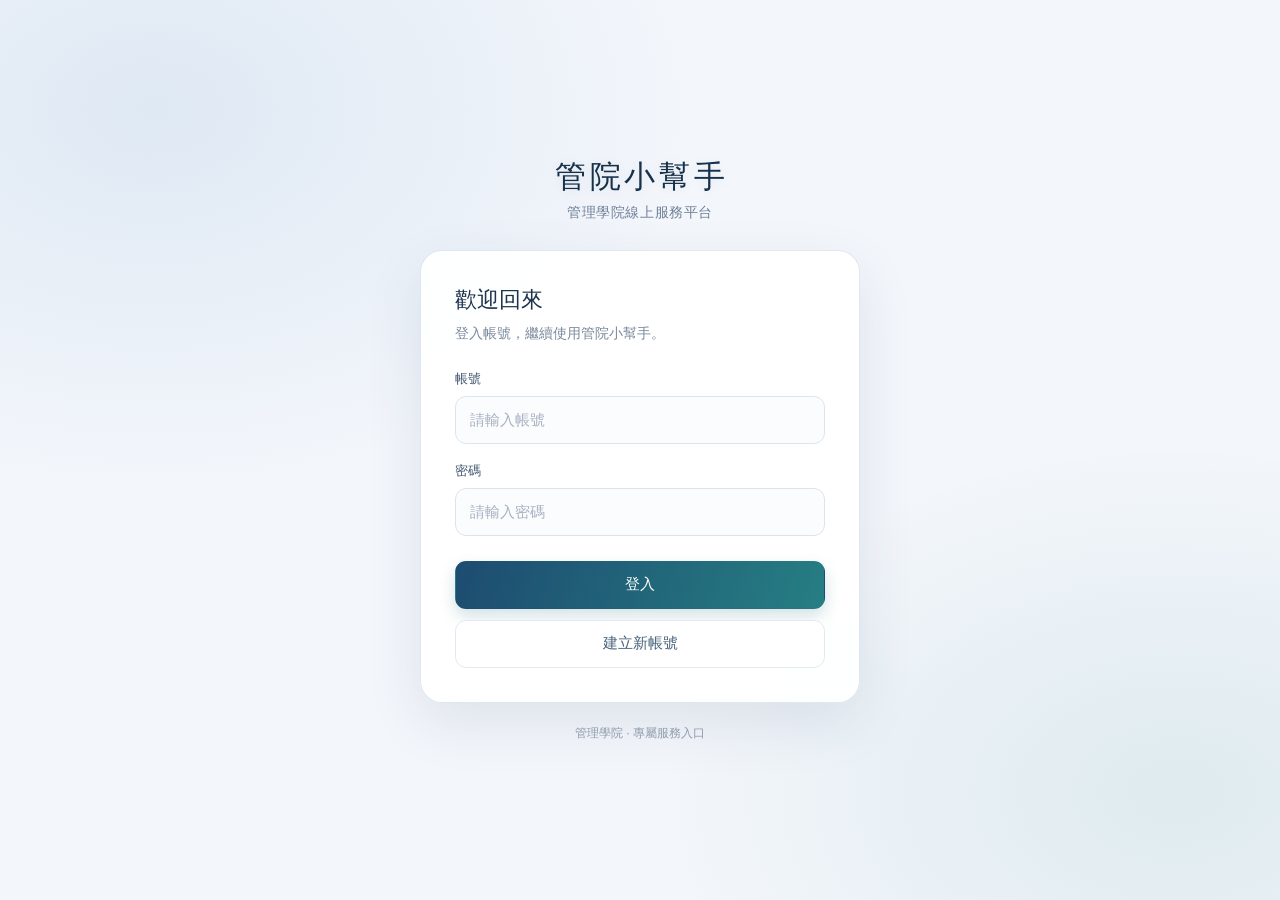
==== frontend/index.html @ cf9a54e8 "登入註冊完成" ====
<!doctype html>
<html lang="zh-Hant">
<head>
    <meta charset="UTF-8">
    <meta name="viewport" content="width=device-width, initial-scale=1">
    <meta name="theme-color" content="#f3f6fb">
    <title>管院小幫手</title>
    <style>
        :root {
            color-scheme: light;
            font-family: "Noto Sans TC", "Microsoft JhengHei", sans-serif;
            color: #17283e;
            background: #f3f6fb;
            font-synthesis: none;
            text-rendering: optimizeLegibility;
            -webkit-font-smoothing: antialiased;
            -moz-osx-font-smoothing: grayscale;
        }

        * {
            box-sizing: border-box;
        }

        body {
            min-width: 320px;
            min-height: 100vh;
            margin: 0;
            display: grid;
            place-items: center;
            padding: 48px 20px;
            background:
                radial-gradient(ellipse at 12% 12%, rgba(84, 142, 194, 0.13), transparent 34%),
                radial-gradient(ellipse at 92% 88%, rgba(38, 133, 129, 0.1), transparent 31%),
                #f3f6fb;
        }

        .page-shell {
            width: min(100%, 440px);
        }

        .brand {
            margin-bottom: 28px;
            text-align: center;
        }

        .brand h1 {
            margin: 0;
            color: #17314b;
            font-family: "Noto Serif TC", "Songti TC", "PMingLiU", serif;
            font-size: clamp(26px, 6vw, 31px);
            font-weight: 800;
            letter-spacing: 0.12em;
            line-height: 1.2;
            text-indent: 0.12em;
            text-shadow: 0 2px 12px rgba(23, 49, 75, 0.08);
        }

        .brand p {
            margin: 9px 0 0;
            color: #718198;
            font-size: 14px;
            letter-spacing: 0.04em;
        }

        .auth-card {
            padding: 34px;
            border: 1px solid rgba(221, 229, 239, 0.9);
            border-radius: 22px;
            background: rgba(255, 255, 255, 0.94);
            box-shadow: 0 20px 55px rgba(35, 57, 84, 0.1);
            backdrop-filter: blur(12px);
        }

        .auth-card h2 {
            margin: 0 0 7px;
            color: #1d344d;
            font-size: 22px;
            font-weight: 650;
        }

        .card-description {
            margin: 0 0 25px;
            color: #7a899c;
            font-size: 14px;
            line-height: 1.6;
        }

        .field {
            margin-bottom: 18px;
        }

        .field label {
            display: block;
            margin-bottom: 8px;
            color: #42566f;
            font-size: 13px;
            font-weight: 600;
        }

        .field input {
            width: 100%;
            min-height: 48px;
            padding: 0 14px;
            border: 1px solid #dce4ee;
            border-radius: 11px;
            outline: none;
            background: #fbfcfe;
            color: #20364e;
            font: inherit;
            font-size: 15px;
            transition: border-color 180ms ease, box-shadow 180ms ease, background 180ms ease;
        }

        .field input::placeholder {
            color: #a7b2c1;
        }

        .field input:hover {
            border-color: #b6c8d9;
        }

        .field input:focus {
            border-color: #368b91;
            background: #fff;
            box-shadow: 0 0 0 4px rgba(54, 139, 145, 0.13);
        }

        .actions {
            display: grid;
            gap: 11px;
            margin-top: 25px;
        }

        .button {
            min-height: 48px;
            padding: 0 18px;
            border: 1px solid transparent;
            border-radius: 11px;
            cursor: pointer;
            font: inherit;
            font-size: 15px;
            font-weight: 650;
            transition: transform 160ms ease, box-shadow 160ms ease, background 160ms ease, border-color 160ms ease;
        }

        .button:focus-visible {
            outline: 3px solid rgba(54, 139, 145, 0.35);
            outline-offset: 3px;
        }

        .button:active {
            transform: translateY(1px) scale(0.985);
        }

        .button-primary {
            background: linear-gradient(110deg, #1d4c70, #267e83);
            box-shadow: 0 7px 16px rgba(36, 104, 119, 0.2);
            color: #fff;
        }

        .button-primary:hover {
            transform: translateY(-2px);
            box-shadow: 0 10px 21px rgba(36, 104, 119, 0.28);
        }

        .button-secondary {
            border-color: #e2e9f1;
            background: #fff;
            color: #49627c;
        }

        .button-secondary:hover {
            transform: translateY(-1px);
            border-color: #b9d1d5;
            background: #f5faf9;
            color: #246c73;
        }

        .footer-note {
            margin: 22px 0 0;
            color: #93a0b0;
            font-size: 12px;
            text-align: center;
        }

        @media (max-width: 480px) {
            body {
                padding: 32px 16px;
            }

            .brand {
                margin-bottom: 22px;
            }

            .auth-card {
                padding: 27px 22px;
                border-radius: 18px;
            }
        }

        @media (prefers-reduced-motion: reduce) {
            *,
            *::before,
            *::after {
                scroll-behavior: auto !important;
                transition-duration: 0.01ms !important;
            }
        }
    </style>
</head>
<body>
    <main class="page-shell">
        <header class="brand">
            <h1>管院小幫手</h1>
            <p>管理學院線上服務平台</p>
        </header>

        <section class="auth-card" aria-label="帳號登入與註冊">
            <div id="loginPage">
                <h2>歡迎回來</h2>
                <p class="card-description">登入帳號，繼續使用管院小幫手。</p>

                <div class="field">
                    <label for="login_username">帳號</label>
                    <input type="text" id="login_username" name="username" autocomplete="username" placeholder="請輸入帳號">
                </div>
                <div class="field">
                    <label for="login_password">密碼</label>
                    <input type="password" id="login_password" name="password" autocomplete="current-password" placeholder="請輸入密碼">
                </div>

                <div class="actions">
                    <button class="button button-primary" type="button" onclick="login()">登入</button>
                    <button class="button button-secondary" type="button" onclick="showRegister()">建立新帳號</button>
                </div>
            </div>

            <div id="registerPage" style="display:none">
                <h2>建立帳號</h2>
                <p class="card-description">填寫以下資料，加入管院小幫手。</p>

                <div class="field">
                    <label for="register_username">帳號</label>
                    <input type="text" id="register_username" name="register_username" autocomplete="username" placeholder="請設定帳號">
                </div>
                <div class="field">
                    <label for="register_email">電子郵件</label>
                    <input type="email" id="register_email" name="email" autocomplete="email" placeholder="name@example.com">
                </div>
                <div class="field">
                    <label for="register_password">密碼</label>
                    <input type="password" id="register_password" name="register_password" autocomplete="new-password" placeholder="請設定密碼">
                </div>

                <div class="actions">
                    <button class="button button-primary" type="button" onclick="register()">送出註冊</button>
                    <button class="button button-secondary" type="button" onclick="showLogin()">返回登入</button>
                </div>
            </div>
        </section>
        <p class="footer-note">管理學院 · 專屬服務入口</p>
    </main>

    <script>
        function showRegister() {
            document.getElementById("loginPage").style.display = "none";
            document.getElementById("registerPage").style.display = "block";
        }

        function showLogin() {
            document.getElementById("registerPage").style.display = "none";
            document.getElementById("loginPage").style.display = "block";
        }

        async function register() {
            const response = await fetch(
                "http://127.0.0.1:5000/register",
                {
                    method: "POST",
                    headers: {
                        "Content-Type": "application/json"
                    },
                    body: JSON.stringify({
                        username: document.getElementById("register_username").value,
                        email: document.getElementById("register_email").value,
                        password: document.getElementById("register_password").value
                    })
                }
            );

            const data = await response.json();
            alert(data.message);
        }

        async function login() {
            const response = await fetch(
                "http://127.0.0.1:5000/login",
                {
                    method: "POST",
                    headers: {
                        "Content-Type": "application/json"
                    },
                    body: JSON.stringify({
                        username: document.getElementById("login_username").value,
                        password: document.getElementById("login_password").value
                    })
                }
            );

            const data = await response.json();
            alert(data.message);
        }
    </script>
</body>
</html>
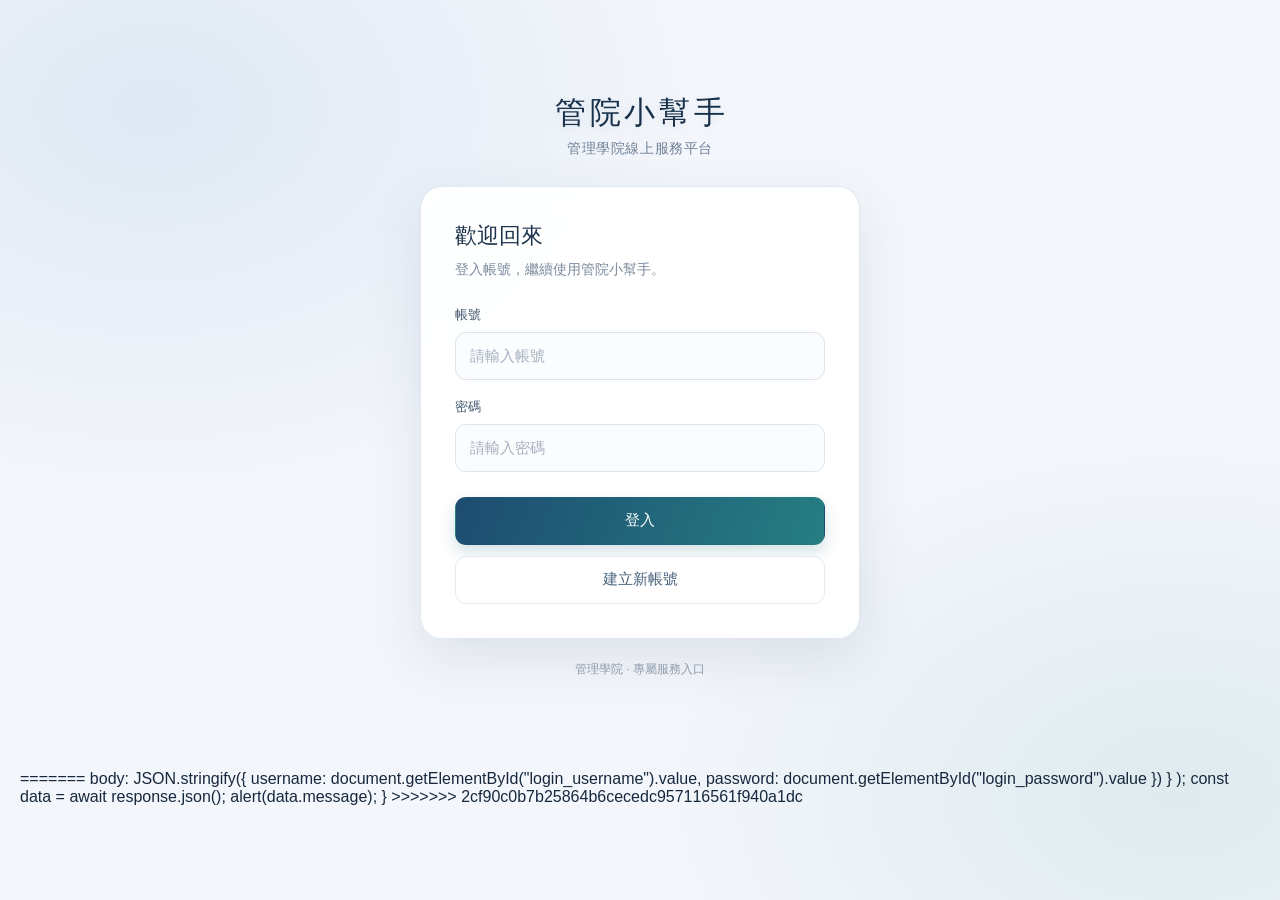
==== commit 23b49c32: "登入改" ====
--- a/frontend/index.html
+++ b/frontend/index.html
@@ -143,6 +143,15 @@
             transition: transform 160ms ease, box-shadow 160ms ease, background 160ms ease, border-color 160ms ease;
         }
 
+<<<<<<< HEAD
+        .button:disabled {
+            opacity: 0.65;
+            cursor: not-allowed;
+            transform: none;
+        }
+
+=======
+>>>>>>> 2cf90c0b7b25864b6cecedc957116561f940a1dc
         .button:focus-visible {
             outline: 3px solid rgba(54, 139, 145, 0.35);
             outline-offset: 3px;
@@ -262,6 +271,11 @@
     </main>
 
     <script>
+<<<<<<< HEAD
+        const API_BASE = "http://127.0.0.1:5000";
+
+=======
+>>>>>>> 2cf90c0b7b25864b6cecedc957116561f940a1dc
         function showRegister() {
             document.getElementById("loginPage").style.display = "none";
             document.getElementById("registerPage").style.display = "block";
@@ -273,13 +287,75 @@
         }
 
         async function register() {
+<<<<<<< HEAD
+            const usernameInput = document.getElementById("register_username");
+            const emailInput = document.getElementById("register_email");
+            const passwordInput = document.getElementById("register_password");
+            const submitBtn = document.querySelector("#registerPage .button-primary");
+
+            const payload = {
+                username: usernameInput.value.trim(),
+                email: emailInput.value.trim(),
+                password: passwordInput.value
+            };
+
+            if (!payload.username || !payload.email || !payload.password) {
+                alert("請完整填寫帳號、電子郵件與密碼");
+                return;
+            }
+
+            submitBtn.disabled = true;
+            try {
+                const response = await fetch(`${API_BASE}/register`, {
+=======
             const response = await fetch(
                 "http://127.0.0.1:5000/register",
                 {
+>>>>>>> 2cf90c0b7b25864b6cecedc957116561f940a1dc
                     method: "POST",
                     headers: {
                         "Content-Type": "application/json"
                     },
+<<<<<<< HEAD
+                    body: JSON.stringify(payload)
+                });
+
+                const data = await response.json();
+                alert(data.message || (response.ok ? "註冊成功" : "註冊失敗"));
+
+                if (response.ok) {
+                    usernameInput.value = "";
+                    emailInput.value = "";
+                    passwordInput.value = "";
+                    showLogin();
+                }
+            } catch (error) {
+                console.error("註冊請求失敗：", error);
+                alert("無法連線至後端伺服器，請確認 Flask 是否正在執行");
+            } finally {
+                submitBtn.disabled = false;
+            }
+        }
+
+        async function login() {
+            const usernameInput = document.getElementById("login_username");
+            const passwordInput = document.getElementById("login_password");
+            const loginBtn = document.querySelector("#loginPage .button-primary");
+
+            const payload = {
+                username: usernameInput.value.trim(),
+                password: passwordInput.value
+            };
+
+            if (!payload.username || !payload.password) {
+                alert("請輸入帳號與密碼");
+                return;
+            }
+
+            loginBtn.disabled = true;
+            try {
+                const response = await fetch(`${API_BASE}/login`, {
+=======
                     body: JSON.stringify({
                         username: document.getElementById("register_username").value,
                         email: document.getElementById("register_email").value,
@@ -296,10 +372,32 @@
             const response = await fetch(
                 "http://127.0.0.1:5000/login",
                 {
+>>>>>>> 2cf90c0b7b25864b6cecedc957116561f940a1dc
                     method: "POST",
                     headers: {
                         "Content-Type": "application/json"
                     },
+<<<<<<< HEAD
+                    body: JSON.stringify(payload)
+                });
+
+                const data = await response.json();
+                alert(data.message || (response.ok ? "登入成功" : "登入失敗"));
+
+                if (response.ok && data.user) {
+                    localStorage.setItem("currentUser", JSON.stringify(data.user));
+                }
+            } catch (error) {
+                console.error("登入請求失敗：", error);
+                alert("無法連線至後端伺服器，請確認 Flask 是否正在執行");
+            } finally {
+                loginBtn.disabled = false;
+            }
+        }
+    </script>
+</body>
+</html>
+=======
                     body: JSON.stringify({
                         username: document.getElementById("login_username").value,
                         password: document.getElementById("login_password").value
@@ -313,3 +411,4 @@
     </script>
 </body>
 </html>
+>>>>>>> 2cf90c0b7b25864b6cecedc957116561f940a1dc
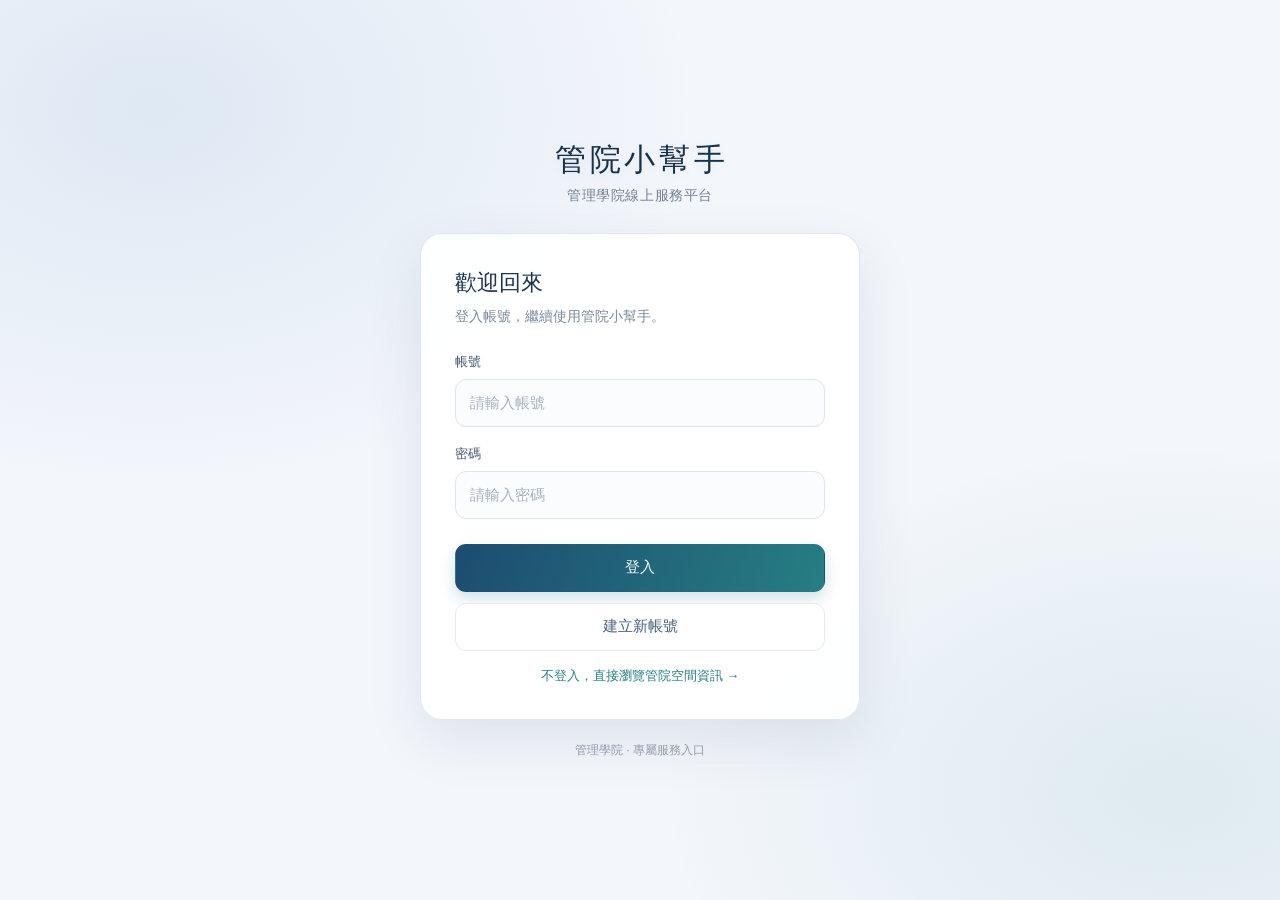
==== commit d0162469: "三模組資料庫建立" ====
--- a/frontend/index.html
+++ b/frontend/index.html
@@ -97,7 +97,8 @@
             font-weight: 600;
         }
 
-        .field input {
+        .field input,
+        .field select {
             width: 100%;
             min-height: 48px;
             padding: 0 14px;
@@ -115,11 +116,13 @@
             color: #a7b2c1;
         }
 
-        .field input:hover {
+        .field input:hover,
+        .field select:hover {
             border-color: #b6c8d9;
         }
 
-        .field input:focus {
+        .field input:focus,
+        .field select:focus {
             border-color: #368b91;
             background: #fff;
             box-shadow: 0 0 0 4px rgba(54, 139, 145, 0.13);
@@ -143,15 +146,12 @@
             transition: transform 160ms ease, box-shadow 160ms ease, background 160ms ease, border-color 160ms ease;
         }
 
-<<<<<<< HEAD
         .button:disabled {
             opacity: 0.65;
             cursor: not-allowed;
             transform: none;
         }
 
-=======
->>>>>>> 2cf90c0b7b25864b6cecedc957116561f940a1dc
         .button:focus-visible {
             outline: 3px solid rgba(54, 139, 145, 0.35);
             outline-offset: 3px;
@@ -185,6 +185,20 @@
             color: #246c73;
         }
 
+        .guest-link {
+            display: block;
+            margin-top: 16px;
+            text-align: center;
+            color: #267e83;
+            font-size: 13px;
+            font-weight: 600;
+            text-decoration: none;
+        }
+
+        .guest-link:hover {
+            text-decoration: underline;
+        }
+
         .footer-note {
             margin: 22px 0 0;
             color: #93a0b0;
@@ -196,23 +210,12 @@
             body {
                 padding: 32px 16px;
             }
-
             .brand {
                 margin-bottom: 22px;
             }
-
             .auth-card {
                 padding: 27px 22px;
                 border-radius: 18px;
-            }
-        }
-
-        @media (prefers-reduced-motion: reduce) {
-            *,
-            *::before,
-            *::after {
-                scroll-behavior: auto !important;
-                transition-duration: 0.01ms !important;
             }
         }
     </style>
@@ -242,11 +245,13 @@
                     <button class="button button-primary" type="button" onclick="login()">登入</button>
                     <button class="button button-secondary" type="button" onclick="showRegister()">建立新帳號</button>
                 </div>
+
+                <a class="guest-link" href="spaces.html">不登入，直接瀏覽管院空間資訊 →</a>
             </div>
 
             <div id="registerPage" style="display:none">
                 <h2>建立帳號</h2>
-                <p class="card-description">填寫以下資料，加入管院小幫手。</p>
+                <p class="card-description">填寫以下資料，送出後需經管理員審核開通。</p>
 
                 <div class="field">
                     <label for="register_username">帳號</label>
@@ -257,12 +262,19 @@
                     <input type="email" id="register_email" name="email" autocomplete="email" placeholder="name@example.com">
                 </div>
                 <div class="field">
+                    <label for="register_role">申請身分</label>
+                    <select id="register_role">
+                        <option value="3">學生 / 一般使用者</option>
+                        <option value="2">教師（需排課功能）</option>
+                    </select>
+                </div>
+                <div class="field">
                     <label for="register_password">密碼</label>
                     <input type="password" id="register_password" name="register_password" autocomplete="new-password" placeholder="請設定密碼">
                 </div>
 
                 <div class="actions">
-                    <button class="button button-primary" type="button" onclick="register()">送出註冊</button>
+                    <button class="button button-primary" type="button" onclick="register()">送出註冊申請</button>
                     <button class="button button-secondary" type="button" onclick="showLogin()">返回登入</button>
                 </div>
             </div>
@@ -271,11 +283,8 @@
     </main>
 
     <script>
-<<<<<<< HEAD
-        const API_BASE = "http://127.0.0.1:5000";
-
-=======
->>>>>>> 2cf90c0b7b25864b6cecedc957116561f940a1dc
+        const API_BASE = "http://127.0.0.1:5000/api";
+
         function showRegister() {
             document.getElementById("loginPage").style.display = "none";
             document.getElementById("registerPage").style.display = "block";
@@ -287,15 +296,16 @@
         }
 
         async function register() {
-<<<<<<< HEAD
             const usernameInput = document.getElementById("register_username");
             const emailInput = document.getElementById("register_email");
+            const roleSelect = document.getElementById("register_role");
             const passwordInput = document.getElementById("register_password");
             const submitBtn = document.querySelector("#registerPage .button-primary");
 
             const payload = {
                 username: usernameInput.value.trim(),
                 email: emailInput.value.trim(),
+                role_id: parseInt(roleSelect.value, 10),
                 password: passwordInput.value
             };
 
@@ -307,16 +317,8 @@
             submitBtn.disabled = true;
             try {
                 const response = await fetch(`${API_BASE}/register`, {
-=======
-            const response = await fetch(
-                "http://127.0.0.1:5000/register",
-                {
->>>>>>> 2cf90c0b7b25864b6cecedc957116561f940a1dc
                     method: "POST",
-                    headers: {
-                        "Content-Type": "application/json"
-                    },
-<<<<<<< HEAD
+                    headers: { "Content-Type": "application/json" },
                     body: JSON.stringify(payload)
                 });
 
@@ -355,29 +357,8 @@
             loginBtn.disabled = true;
             try {
                 const response = await fetch(`${API_BASE}/login`, {
-=======
-                    body: JSON.stringify({
-                        username: document.getElementById("register_username").value,
-                        email: document.getElementById("register_email").value,
-                        password: document.getElementById("register_password").value
-                    })
-                }
-            );
-
-            const data = await response.json();
-            alert(data.message);
-        }
-
-        async function login() {
-            const response = await fetch(
-                "http://127.0.0.1:5000/login",
-                {
->>>>>>> 2cf90c0b7b25864b6cecedc957116561f940a1dc
                     method: "POST",
-                    headers: {
-                        "Content-Type": "application/json"
-                    },
-<<<<<<< HEAD
+                    headers: { "Content-Type": "application/json" },
                     body: JSON.stringify(payload)
                 });
 
@@ -386,6 +367,8 @@
 
                 if (response.ok && data.user) {
                     localStorage.setItem("currentUser", JSON.stringify(data.user));
+                    // 登入成功後導向空間查詢主頁（或依身分導向）
+                    window.location.href = "spaces.html";
                 }
             } catch (error) {
                 console.error("登入請求失敗：", error);
@@ -396,19 +379,4 @@
         }
     </script>
 </body>
-</html>
-=======
-                    body: JSON.stringify({
-                        username: document.getElementById("login_username").value,
-                        password: document.getElementById("login_password").value
-                    })
-                }
-            );
-
-            const data = await response.json();
-            alert(data.message);
-        }
-    </script>
-</body>
-</html>
->>>>>>> 2cf90c0b7b25864b6cecedc957116561f940a1dc
+</html>
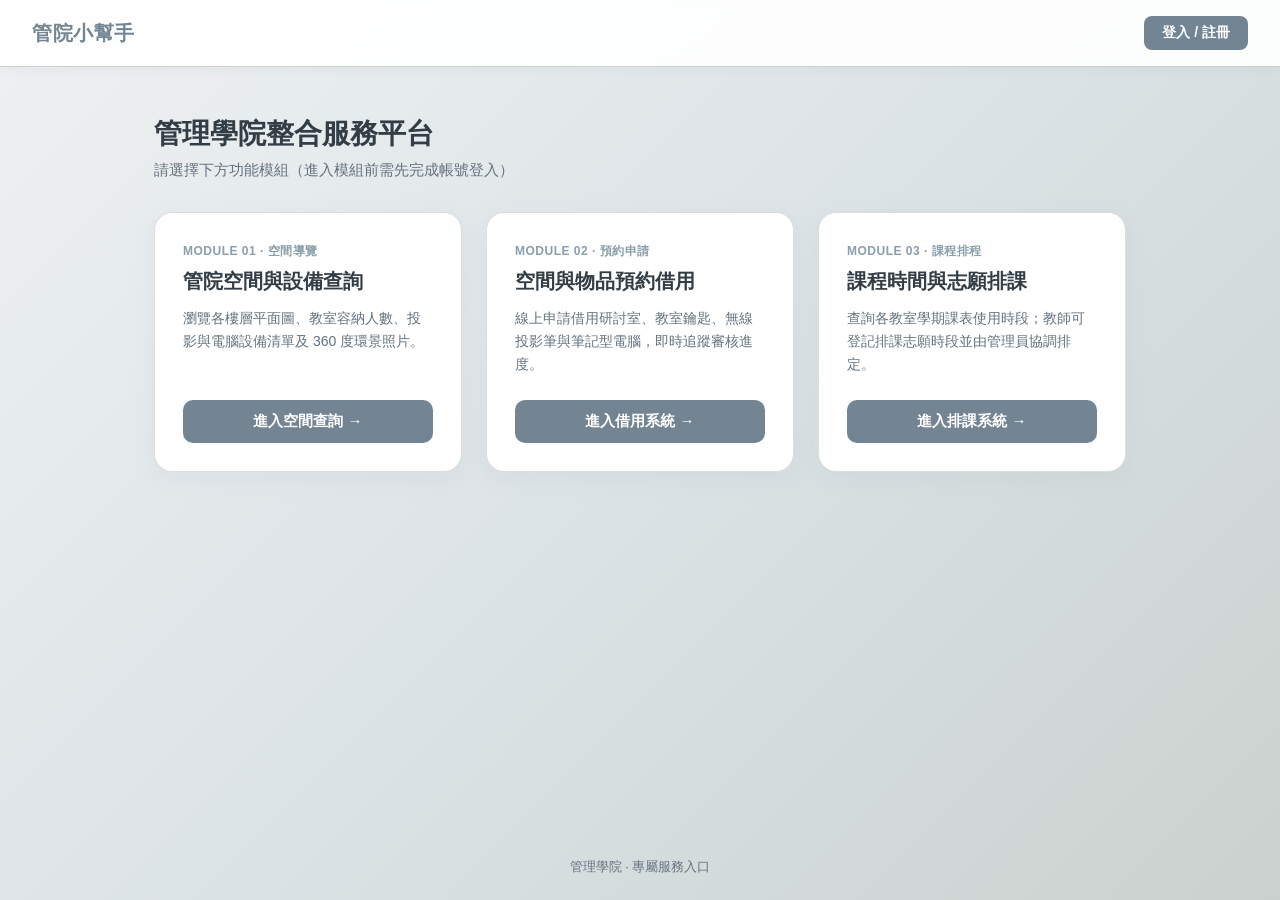
==== commit f1526a82: "改頁面顏色" ====
--- a/frontend/index.html
+++ b/frontend/index.html
@@ -1,381 +1,97 @@
-<!doctype html>
-<html lang="zh-Hant">
+<!DOCTYPE html>
+<html lang="zh-TW">
 <head>
     <meta charset="UTF-8">
-    <meta name="viewport" content="width=device-width, initial-scale=1">
-    <meta name="theme-color" content="#f3f6fb">
-    <title>管院小幫手</title>
-    <style>
-        :root {
-            color-scheme: light;
-            font-family: "Noto Sans TC", "Microsoft JhengHei", sans-serif;
-            color: #17283e;
-            background: #f3f6fb;
-            font-synthesis: none;
-            text-rendering: optimizeLegibility;
-            -webkit-font-smoothing: antialiased;
-            -moz-osx-font-smoothing: grayscale;
+    <meta name="viewport" content="width=device-width, initial-scale=1.0">
+    <title>管院小幫手 - 服務入口</title>
+    <link rel="stylesheet" href="style.css">
+</head>
+<body>
+
+    <nav class="navbar">
+        <a href="index.html" class="brand">管院小幫手</a>
+        <div class="nav-right" id="nav-auth-area"></div>
+    </nav>
+
+    <main class="container">
+        <div class="header-text">
+            <h1>管理學院整合服務平台</h1>
+            <p>請選擇下方功能模組（進入模組前需先完成帳號登入）</p>
+        </div>
+
+        <div class="grid">
+            <div class="card">
+                <div>
+                    <span class="card-tag">MODULE 01 · 空間導覽</span>
+                    <h2>管院空間與設備查詢</h2>
+                    <p>瀏覽各樓層平面圖、教室容納人數、投影與電腦設備清單及 360 度環景照片。</p>
+                </div>
+                <button class="btn-enter" onclick="enterModule('spaces.html')">進入空間查詢 →</button>
+            </div>
+
+            <div class="card">
+                <div>
+                    <span class="card-tag">MODULE 02 · 預約申請</span>
+                    <h2>空間與物品預約借用</h2>
+                    <p>線上申請借用研討室、教室鑰匙、無線投影筆與筆記型電腦，即時追蹤審核進度。</p>
+                </div>
+                <button class="btn-enter" onclick="enterModule('bookings.html')">進入借用系統 →</button>
+            </div>
+
+            <div class="card">
+                <div>
+                    <span class="card-tag">MODULE 03 · 課程排程</span>
+                    <h2>課程時間與志願排課</h2>
+                    <p>查詢各教室學期課表使用時段；教師可登記排課志願時段並由管理員協調排定。</p>
+                </div>
+                <button class="btn-enter" onclick="enterModule('courses.html')">進入排課系統 →</button>
+            </div>
+
+            <div class="card hidden" id="admin-card">
+                <div>
+                    <span class="card-tag">ADMIN · 系統管理</span>
+                    <h2>帳號審核與權限管理</h2>
+                    <p>審核新註冊的使用者帳號申請、指派教師或管理員角色權限，維護系統資料安全。</p>
+                </div>
+                <button class="btn-enter btn-admin" onclick="enterModule('admin_users.html')">進入帳號管理 →</button>
+            </div>
+        </div>
+    </main>
+
+    <footer>管理學院 · 專屬服務入口</footer>
+
+    <script>
+        const userData = JSON.parse(localStorage.getItem('user') || 'null');
+        const navAuthArea = document.getElementById('nav-auth-area');
+
+        if (userData) {
+            const roleName = userData.role || (userData.role_id === 1 ? 'Admin' : userData.role_id === 2 ? 'Teacher' : 'User');
+            navAuthArea.innerHTML = `
+                <span>您好，<strong>${userData.username}</strong></span>
+                <span class="role-badge">${roleName}</span>
+                <button class="btn-logout" onclick="logout()">登出</button>
+            `;
+            if (roleName === 'Admin' || userData.role_id === 1) {
+                document.getElementById('admin-card').classList.remove('hidden');
+            }
+        } else {
+            navAuthArea.innerHTML = `
+                <a href="login.html" class="btn-nav">登入 / 註冊</a>
+            `;
         }
 
-        * {
-            box-sizing: border-box;
-        }
-
-        body {
-            min-width: 320px;
-            min-height: 100vh;
-            margin: 0;
-            display: grid;
-            place-items: center;
-            padding: 48px 20px;
-            background:
-                radial-gradient(ellipse at 12% 12%, rgba(84, 142, 194, 0.13), transparent 34%),
-                radial-gradient(ellipse at 92% 88%, rgba(38, 133, 129, 0.1), transparent 31%),
-                #f3f6fb;
-        }
-
-        .page-shell {
-            width: min(100%, 440px);
-        }
-
-        .brand {
-            margin-bottom: 28px;
-            text-align: center;
-        }
-
-        .brand h1 {
-            margin: 0;
-            color: #17314b;
-            font-family: "Noto Serif TC", "Songti TC", "PMingLiU", serif;
-            font-size: clamp(26px, 6vw, 31px);
-            font-weight: 800;
-            letter-spacing: 0.12em;
-            line-height: 1.2;
-            text-indent: 0.12em;
-            text-shadow: 0 2px 12px rgba(23, 49, 75, 0.08);
-        }
-
-        .brand p {
-            margin: 9px 0 0;
-            color: #718198;
-            font-size: 14px;
-            letter-spacing: 0.04em;
-        }
-
-        .auth-card {
-            padding: 34px;
-            border: 1px solid rgba(221, 229, 239, 0.9);
-            border-radius: 22px;
-            background: rgba(255, 255, 255, 0.94);
-            box-shadow: 0 20px 55px rgba(35, 57, 84, 0.1);
-            backdrop-filter: blur(12px);
-        }
-
-        .auth-card h2 {
-            margin: 0 0 7px;
-            color: #1d344d;
-            font-size: 22px;
-            font-weight: 650;
-        }
-
-        .card-description {
-            margin: 0 0 25px;
-            color: #7a899c;
-            font-size: 14px;
-            line-height: 1.6;
-        }
-
-        .field {
-            margin-bottom: 18px;
-        }
-
-        .field label {
-            display: block;
-            margin-bottom: 8px;
-            color: #42566f;
-            font-size: 13px;
-            font-weight: 600;
-        }
-
-        .field input,
-        .field select {
-            width: 100%;
-            min-height: 48px;
-            padding: 0 14px;
-            border: 1px solid #dce4ee;
-            border-radius: 11px;
-            outline: none;
-            background: #fbfcfe;
-            color: #20364e;
-            font: inherit;
-            font-size: 15px;
-            transition: border-color 180ms ease, box-shadow 180ms ease, background 180ms ease;
-        }
-
-        .field input::placeholder {
-            color: #a7b2c1;
-        }
-
-        .field input:hover,
-        .field select:hover {
-            border-color: #b6c8d9;
-        }
-
-        .field input:focus,
-        .field select:focus {
-            border-color: #368b91;
-            background: #fff;
-            box-shadow: 0 0 0 4px rgba(54, 139, 145, 0.13);
-        }
-
-        .actions {
-            display: grid;
-            gap: 11px;
-            margin-top: 25px;
-        }
-
-        .button {
-            min-height: 48px;
-            padding: 0 18px;
-            border: 1px solid transparent;
-            border-radius: 11px;
-            cursor: pointer;
-            font: inherit;
-            font-size: 15px;
-            font-weight: 650;
-            transition: transform 160ms ease, box-shadow 160ms ease, background 160ms ease, border-color 160ms ease;
-        }
-
-        .button:disabled {
-            opacity: 0.65;
-            cursor: not-allowed;
-            transform: none;
-        }
-
-        .button:focus-visible {
-            outline: 3px solid rgba(54, 139, 145, 0.35);
-            outline-offset: 3px;
-        }
-
-        .button:active {
-            transform: translateY(1px) scale(0.985);
-        }
-
-        .button-primary {
-            background: linear-gradient(110deg, #1d4c70, #267e83);
-            box-shadow: 0 7px 16px rgba(36, 104, 119, 0.2);
-            color: #fff;
-        }
-
-        .button-primary:hover {
-            transform: translateY(-2px);
-            box-shadow: 0 10px 21px rgba(36, 104, 119, 0.28);
-        }
-
-        .button-secondary {
-            border-color: #e2e9f1;
-            background: #fff;
-            color: #49627c;
-        }
-
-        .button-secondary:hover {
-            transform: translateY(-1px);
-            border-color: #b9d1d5;
-            background: #f5faf9;
-            color: #246c73;
-        }
-
-        .guest-link {
-            display: block;
-            margin-top: 16px;
-            text-align: center;
-            color: #267e83;
-            font-size: 13px;
-            font-weight: 600;
-            text-decoration: none;
-        }
-
-        .guest-link:hover {
-            text-decoration: underline;
-        }
-
-        .footer-note {
-            margin: 22px 0 0;
-            color: #93a0b0;
-            font-size: 12px;
-            text-align: center;
-        }
-
-        @media (max-width: 480px) {
-            body {
-                padding: 32px 16px;
-            }
-            .brand {
-                margin-bottom: 22px;
-            }
-            .auth-card {
-                padding: 27px 22px;
-                border-radius: 18px;
-            }
-        }
-    </style>
-</head>
-<body>
-    <main class="page-shell">
-        <header class="brand">
-            <h1>管院小幫手</h1>
-            <p>管理學院線上服務平台</p>
-        </header>
-
-        <section class="auth-card" aria-label="帳號登入與註冊">
-            <div id="loginPage">
-                <h2>歡迎回來</h2>
-                <p class="card-description">登入帳號，繼續使用管院小幫手。</p>
-
-                <div class="field">
-                    <label for="login_username">帳號</label>
-                    <input type="text" id="login_username" name="username" autocomplete="username" placeholder="請輸入帳號">
-                </div>
-                <div class="field">
-                    <label for="login_password">密碼</label>
-                    <input type="password" id="login_password" name="password" autocomplete="current-password" placeholder="請輸入密碼">
-                </div>
-
-                <div class="actions">
-                    <button class="button button-primary" type="button" onclick="login()">登入</button>
-                    <button class="button button-secondary" type="button" onclick="showRegister()">建立新帳號</button>
-                </div>
-
-                <a class="guest-link" href="spaces.html">不登入，直接瀏覽管院空間資訊 →</a>
-            </div>
-
-            <div id="registerPage" style="display:none">
-                <h2>建立帳號</h2>
-                <p class="card-description">填寫以下資料，送出後需經管理員審核開通。</p>
-
-                <div class="field">
-                    <label for="register_username">帳號</label>
-                    <input type="text" id="register_username" name="register_username" autocomplete="username" placeholder="請設定帳號">
-                </div>
-                <div class="field">
-                    <label for="register_email">電子郵件</label>
-                    <input type="email" id="register_email" name="email" autocomplete="email" placeholder="name@example.com">
-                </div>
-                <div class="field">
-                    <label for="register_role">申請身分</label>
-                    <select id="register_role">
-                        <option value="3">學生 / 一般使用者</option>
-                        <option value="2">教師（需排課功能）</option>
-                    </select>
-                </div>
-                <div class="field">
-                    <label for="register_password">密碼</label>
-                    <input type="password" id="register_password" name="register_password" autocomplete="new-password" placeholder="請設定密碼">
-                </div>
-
-                <div class="actions">
-                    <button class="button button-primary" type="button" onclick="register()">送出註冊申請</button>
-                    <button class="button button-secondary" type="button" onclick="showLogin()">返回登入</button>
-                </div>
-            </div>
-        </section>
-        <p class="footer-note">管理學院 · 專屬服務入口</p>
-    </main>
-
-    <script>
-        const API_BASE = "http://127.0.0.1:5000/api";
-
-        function showRegister() {
-            document.getElementById("loginPage").style.display = "none";
-            document.getElementById("registerPage").style.display = "block";
-        }
-
-        function showLogin() {
-            document.getElementById("registerPage").style.display = "none";
-            document.getElementById("loginPage").style.display = "block";
-        }
-
-        async function register() {
-            const usernameInput = document.getElementById("register_username");
-            const emailInput = document.getElementById("register_email");
-            const roleSelect = document.getElementById("register_role");
-            const passwordInput = document.getElementById("register_password");
-            const submitBtn = document.querySelector("#registerPage .button-primary");
-
-            const payload = {
-                username: usernameInput.value.trim(),
-                email: emailInput.value.trim(),
-                role_id: parseInt(roleSelect.value, 10),
-                password: passwordInput.value
-            };
-
-            if (!payload.username || !payload.email || !payload.password) {
-                alert("請完整填寫帳號、電子郵件與密碼");
-                return;
-            }
-
-            submitBtn.disabled = true;
-            try {
-                const response = await fetch(`${API_BASE}/register`, {
-                    method: "POST",
-                    headers: { "Content-Type": "application/json" },
-                    body: JSON.stringify(payload)
-                });
-
-                const data = await response.json();
-                alert(data.message || (response.ok ? "註冊成功" : "註冊失敗"));
-
-                if (response.ok) {
-                    usernameInput.value = "";
-                    emailInput.value = "";
-                    passwordInput.value = "";
-                    showLogin();
-                }
-            } catch (error) {
-                console.error("註冊請求失敗：", error);
-                alert("無法連線至後端伺服器，請確認 Flask 是否正在執行");
-            } finally {
-                submitBtn.disabled = false;
+        function enterModule(targetPage) {
+            const currentUser = JSON.parse(localStorage.getItem('user') || 'null');
+            if (currentUser) {
+                window.location.href = targetPage;
+            } else {
+                window.location.href = `login.html?redirect=${encodeURIComponent(targetPage)}`;
             }
         }
 
-        async function login() {
-            const usernameInput = document.getElementById("login_username");
-            const passwordInput = document.getElementById("login_password");
-            const loginBtn = document.querySelector("#loginPage .button-primary");
-
-            const payload = {
-                username: usernameInput.value.trim(),
-                password: passwordInput.value
-            };
-
-            if (!payload.username || !payload.password) {
-                alert("請輸入帳號與密碼");
-                return;
-            }
-
-            loginBtn.disabled = true;
-            try {
-                const response = await fetch(`${API_BASE}/login`, {
-                    method: "POST",
-                    headers: { "Content-Type": "application/json" },
-                    body: JSON.stringify(payload)
-                });
-
-                const data = await response.json();
-                alert(data.message || (response.ok ? "登入成功" : "登入失敗"));
-
-                if (response.ok && data.user) {
-                    localStorage.setItem("currentUser", JSON.stringify(data.user));
-                    // 登入成功後導向空間查詢主頁（或依身分導向）
-                    window.location.href = "spaces.html";
-                }
-            } catch (error) {
-                console.error("登入請求失敗：", error);
-                alert("無法連線至後端伺服器，請確認 Flask 是否正在執行");
-            } finally {
-                loginBtn.disabled = false;
-            }
+        function logout() {
+            localStorage.removeItem('user');
+            window.location.reload();
         }
     </script>
 </body>
--- a/frontend/style.css
+++ b/frontend/style.css
@@ -0,0 +1,349 @@
+/* ==========================================
+   管院小幫手 - 全站共用莫蘭迪灰藍主題樣式
+   ========================================== */
+:root {
+    --color-primary: #738493;      /* 深岩灰藍：主按鈕、品牌色 */
+    --color-primary-dark: #5c6b78; /* 深岩灰藍（深）：按鈕 Hover */
+    --color-secondary: #8a9eab;    /* 莫蘭迪灰藍：次要按鈕、表頭 */
+    --color-mid: #a6b2ba;          /* 中淺灰藍：標籤、Focus 邊框 */
+    --color-mist-blue: #b8c2ca;    /* 淺霧霾藍：背景漸層、徽章底色 */
+    --color-sage-grey: #cad1ce;    /* 霧灰綠：分隔線、邊框、背景漸層 */
+
+    --bg-surface: #ffffff;
+    --text-main: #333d45;          /* 與灰藍色系協調的深炭灰文字 */
+    --text-muted: #64727d;
+    --border-light: #dce2e5;
+}
+
+* {
+    box-sizing: border-box;
+    margin: 0;
+    padding: 0;
+    font-family: "Microsoft JhengHei", "PingFang TC", sans-serif;
+}
+
+body {
+    background: linear-gradient(135deg, #eef1f2 0%, #dce3e6 50%, #cad1ce 100%);
+    min-height: 100vh;
+    display: flex;
+    flex-direction: column;
+    color: var(--text-main);
+}
+
+.hidden {
+    display: none !important;
+}
+
+/* ---------- 頂部導覽列 ---------- */
+.navbar {
+    background: rgba(255, 255, 255, 0.92);
+    backdrop-filter: blur(8px);
+    padding: 16px 32px;
+    border-bottom: 1px solid var(--color-sage-grey);
+    box-shadow: 0 2px 12px rgba(115, 132, 147, 0.08);
+    display: flex;
+    justify-content: space-between;
+    align-items: center;
+}
+
+.brand {
+    font-size: 20px;
+    font-weight: bold;
+    color: var(--color-primary);
+    text-decoration: none;
+    letter-spacing: 0.5px;
+}
+
+.nav-right {
+    display: flex;
+    align-items: center;
+    gap: 14px;
+    font-size: 14px;
+    color: var(--text-muted);
+}
+
+.role-badge {
+    background: #e6ecf0;
+    color: var(--color-primary);
+    border: 1px solid var(--color-mist-blue);
+    padding: 4px 12px;
+    border-radius: 999px;
+    font-size: 12px;
+    font-weight: bold;
+}
+
+.btn-nav {
+    background: var(--color-primary);
+    color: #ffffff;
+    border: none;
+    padding: 8px 18px;
+    border-radius: 8px;
+    cursor: pointer;
+    font-size: 14px;
+    font-weight: bold;
+    text-decoration: none;
+    transition: background 0.2s;
+}
+
+.btn-nav:hover {
+    background: var(--color-primary-dark);
+}
+
+.btn-logout {
+    background: transparent;
+    border: 1px solid var(--color-mid);
+    padding: 6px 14px;
+    border-radius: 8px;
+    cursor: pointer;
+    color: var(--text-muted);
+    font-size: 13px;
+    transition: all 0.2s;
+}
+
+.btn-logout:hover {
+    background: #eef2f4;
+    color: var(--color-primary);
+    border-color: var(--color-primary);
+}
+
+/* ---------- 主版面容器與卡片 ---------- */
+.container {
+    max-width: 1020px;
+    width: 100%;
+    margin: 48px auto;
+    padding: 0 24px;
+    flex: 1;
+}
+
+.header-text {
+    margin-bottom: 32px;
+}
+
+.header-text h1 {
+    font-size: 28px;
+    margin-bottom: 8px;
+    color: var(--text-main);
+}
+
+.header-text p {
+    color: var(--text-muted);
+    font-size: 15px;
+}
+
+.grid {
+    display: grid;
+    grid-template-columns: repeat(auto-fit, minmax(280px, 1fr));
+    gap: 24px;
+}
+
+.card {
+    background: var(--bg-surface);
+    border: 1px solid rgba(202, 209, 206, 0.7);
+    border-radius: 18px;
+    padding: 28px;
+    box-shadow: 0 6px 24px rgba(115, 132, 147, 0.08);
+    display: flex;
+    flex-direction: column;
+    justify-content: space-between;
+    transition: transform 0.2s, box-shadow 0.2s;
+}
+
+.card:hover {
+    transform: translateY(-4px);
+    box-shadow: 0 12px 28px rgba(115, 132, 147, 0.15);
+}
+
+.card-tag {
+    display: inline-block;
+    font-size: 12px;
+    color: var(--color-secondary);
+    font-weight: bold;
+    letter-spacing: 0.5px;
+    margin-bottom: 8px;
+}
+
+.card h2 {
+    font-size: 20px;
+    margin-bottom: 12px;
+    color: var(--text-main);
+}
+
+.card p {
+    font-size: 14px;
+    color: var(--text-muted);
+    line-height: 1.65;
+    margin-bottom: 24px;
+}
+
+/* ---------- 按鈕元件 ---------- */
+.btn-enter,
+.btn-primary {
+    display: block;
+    width: 100%;
+    text-align: center;
+    background: var(--color-primary);
+    color: #ffffff;
+    border: none;
+    padding: 12px 16px;
+    border-radius: 10px;
+    font-size: 15px;
+    font-weight: bold;
+    cursor: pointer;
+    text-decoration: none;
+    transition: background 0.2s;
+}
+
+.btn-enter:hover,
+.btn-primary:hover {
+    background: var(--color-primary-dark);
+}
+
+.btn-admin {
+    background: var(--color-secondary);
+}
+
+.btn-admin:hover {
+    background: var(--color-primary);
+}
+
+.btn-secondary {
+    display: block;
+    width: 100%;
+    background: #f5f7f8;
+    color: var(--text-main);
+    border: 1px solid var(--color-sage-grey);
+    padding: 12px 16px;
+    border-radius: 10px;
+    font-size: 15px;
+    font-weight: bold;
+    cursor: pointer;
+    margin-top: 12px;
+    transition: all 0.2s;
+}
+
+.btn-secondary:hover {
+    background: #eaeff1;
+    border-color: var(--color-mid);
+}
+
+/* ---------- 登入 / 註冊表單卡片 ---------- */
+.auth-wrapper {
+    flex: 1;
+    display: flex;
+    justify-content: center;
+    align-items: center;
+    padding: 24px;
+}
+
+.auth-card {
+    background: var(--bg-surface);
+    border: 1px solid rgba(202, 209, 206, 0.8);
+    width: 100%;
+    max-width: 420px;
+    border-radius: 20px;
+    padding: 40px 36px;
+    box-shadow: 0 10px 32px rgba(115, 132, 147, 0.12);
+}
+
+.auth-card h1 {
+    font-size: 26px;
+    margin-bottom: 8px;
+    color: var(--text-main);
+}
+
+.subtitle {
+    font-size: 14px;
+    color: var(--text-muted);
+    margin-bottom: 28px;
+    line-height: 1.5;
+}
+
+.form-group {
+    margin-bottom: 18px;
+}
+
+.form-group label {
+    display: block;
+    font-size: 14px;
+    font-weight: bold;
+    margin-bottom: 8px;
+    color: var(--text-main);
+}
+
+.form-group input,
+.form-group select,
+.form-group textarea {
+    width: 100%;
+    padding: 12px 14px;
+    border: 1px solid var(--color-sage-grey);
+    border-radius: 10px;
+    font-size: 15px;
+    color: var(--text-main);
+    background: #fafbfc;
+    outline: none;
+    transition: border-color 0.2s, box-shadow 0.2s;
+}
+
+.form-group input:focus,
+.form-group select:focus,
+.form-group textarea:focus {
+    border-color: var(--color-primary);
+    background: #ffffff;
+    box-shadow: 0 0 0 3px rgba(166, 178, 186, 0.25);
+}
+
+.back-link {
+    display: block;
+    text-align: center;
+    margin-top: 22px;
+    font-size: 14px;
+    color: var(--color-primary);
+    text-decoration: none;
+    font-weight: bold;
+}
+
+.back-link:hover {
+    text-decoration: underline;
+}
+
+/* ---------- 共用資料表格樣式（供管理員與三模組使用） ---------- */
+.table-box {
+    background: var(--bg-surface);
+    border-radius: 16px;
+    padding: 24px;
+    border: 1px solid var(--border-light);
+    box-shadow: 0 6px 24px rgba(115, 132, 147, 0.08);
+    overflow-x: auto;
+}
+
+table {
+    width: 100%;
+    border-collapse: collapse;
+    font-size: 14px;
+}
+
+th {
+    background: #eef2f4;
+    color: var(--color-primary);
+    font-weight: bold;
+    text-align: left;
+    padding: 12px 14px;
+    border-bottom: 2px solid var(--color-mist-blue);
+}
+
+td {
+    padding: 12px 14px;
+    border-bottom: 1px solid var(--border-light);
+    color: var(--text-main);
+}
+
+tr:hover td {
+    background: #f8fafb;
+}
+
+footer {
+    text-align: center;
+    padding: 24px;
+    color: var(--text-muted);
+    font-size: 13px;
+}
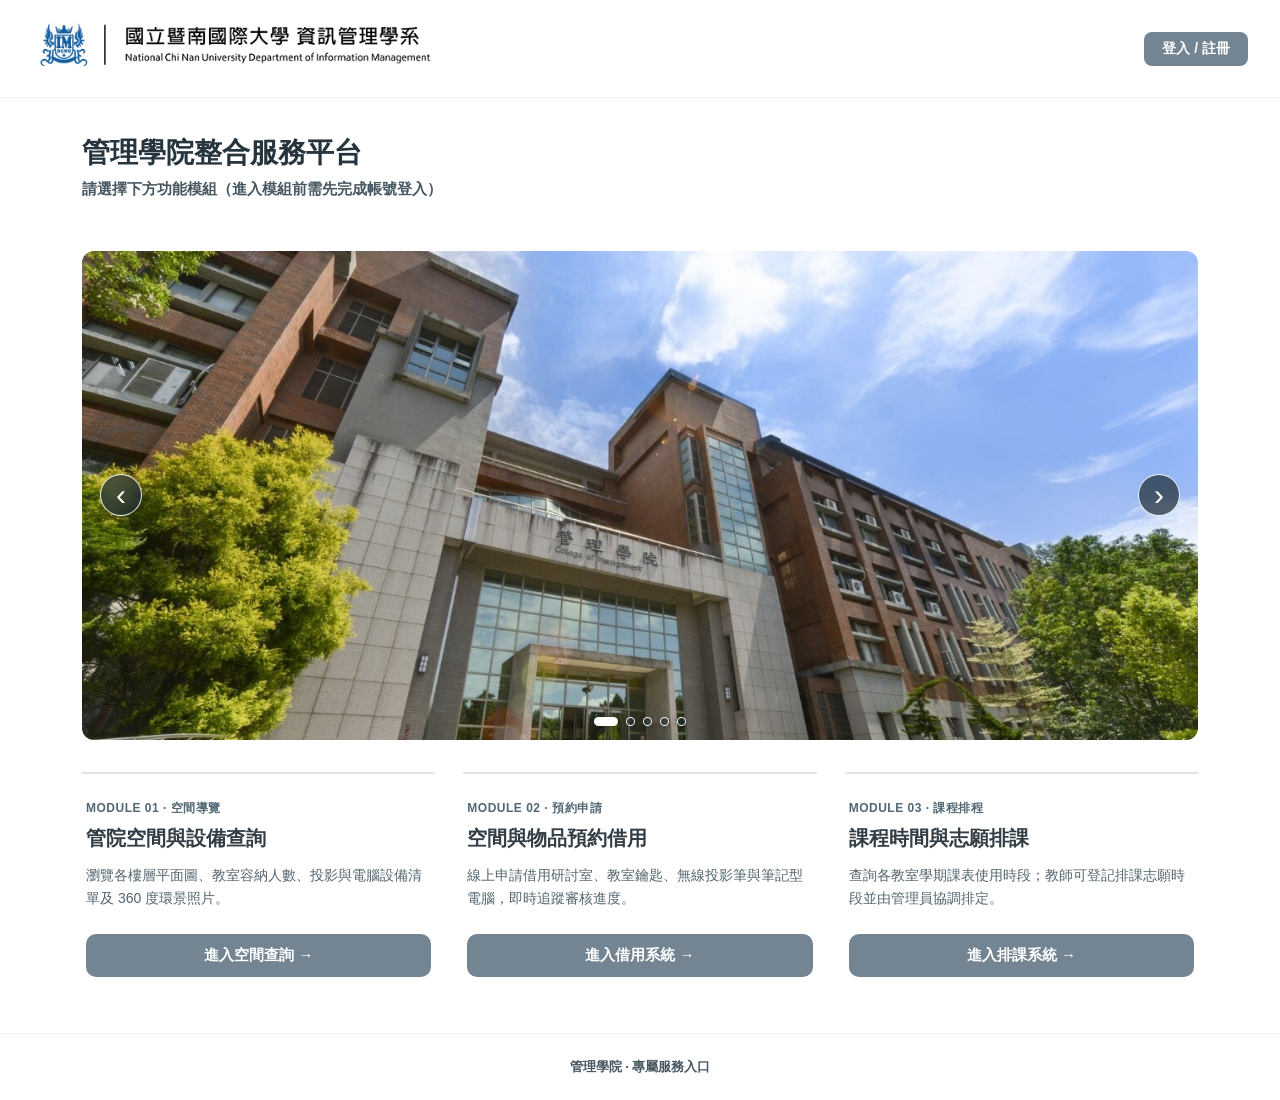
==== commit 8acc4479: "更新Logo圖片" ====
--- a/frontend/index.html
+++ b/frontend/index.html
@@ -6,10 +6,10 @@
     <title>管院小幫手 - 服務入口</title>
     <link rel="stylesheet" href="style.css">
 </head>
-<body>
+<body class="home-page">
 
     <nav class="navbar">
-        <a href="index.html" class="brand">管院小幫手</a>
+        <a href="index.html" class="brand"><img src="photoes/1.png" alt="管院小幫手" class="brand-logo"></a>
         <div class="nav-right" id="nav-auth-area"></div>
     </nav>
 
@@ -18,6 +18,15 @@
             <h1>管理學院整合服務平台</h1>
             <p>請選擇下方功能模組（進入模組前需先完成帳號登入）</p>
         </div>
+
+        <section class="photo-slider" aria-label="管理學院圖片輪播">
+            <div class="slider-frame">
+                <img id="slider-image" src="photoes/3.jpg" alt="管理學院外觀">
+            </div>
+            <button class="slider-arrow slider-prev" type="button" aria-label="上一張照片">&#8249;</button>
+            <button class="slider-arrow slider-next" type="button" aria-label="下一張照片">&#8250;</button>
+            <div class="slider-dots" id="slider-dots" aria-label="選擇照片"></div>
+        </section>
 
         <div class="grid">
             <div class="card">
@@ -50,8 +59,8 @@
             <div class="card hidden" id="admin-card">
                 <div>
                     <span class="card-tag">ADMIN · 系統管理</span>
-                    <h2>帳號審核與權限管理</h2>
-                    <p>審核新註冊的使用者帳號申請、指派教師或管理員角色權限，維護系統資料安全。</p>
+                    <h2>帳號與權限管理</h2>
+                    <p>查看註冊帳號、指派教師或管理員角色權限，維護系統資料安全。</p>
                 </div>
                 <button class="btn-enter btn-admin" onclick="enterModule('admin_users.html')">進入帳號管理 →</button>
             </div>
@@ -93,6 +102,59 @@
             localStorage.removeItem('user');
             window.location.reload();
         }
+
+        const sliderImages = [
+            { src: 'photoes/3.jpg', alt: '管理學院外觀' },
+            { src: 'photoes/4.jpg', alt: '管理學院入口建築' },
+            { src: 'photoes/5.jpg', alt: '管理學院入口與綠樹' },
+            { src: 'photoes/6.jpg', alt: '管理學院演講廳' },
+            { src: 'photoes/7.jpg', alt: '管理學院櫻花草坪' }
+        ];
+
+        const sliderImage = document.getElementById('slider-image');
+        const sliderDots = document.getElementById('slider-dots');
+        let sliderIndex = 0;
+        let sliderTimer;
+
+        sliderImages.forEach((image, index) => {
+            const dot = document.createElement('button');
+            dot.type = 'button';
+            dot.className = 'slider-dot';
+            dot.setAttribute('aria-label', `顯示第 ${index + 1} 張照片`);
+            dot.addEventListener('click', () => showSlide(index, true));
+            sliderDots.appendChild(dot);
+        });
+
+        function showSlide(index, restartTimer = false) {
+            sliderIndex = (index + sliderImages.length) % sliderImages.length;
+            const image = sliderImages[sliderIndex];
+            sliderImage.classList.add('is-changing');
+            window.setTimeout(() => {
+                sliderImage.src = image.src;
+                sliderImage.alt = image.alt;
+                sliderImage.classList.remove('is-changing');
+            }, 180);
+
+            [...sliderDots.children].forEach((dot, dotIndex) => {
+                dot.classList.toggle('active', dotIndex === sliderIndex);
+                dot.setAttribute('aria-current', dotIndex === sliderIndex ? 'true' : 'false');
+            });
+
+            if (restartTimer) {
+                restartSliderTimer();
+            }
+        }
+
+        function restartSliderTimer() {
+            window.clearInterval(sliderTimer);
+            sliderTimer = window.setInterval(() => showSlide(sliderIndex + 1), 6000);
+        }
+
+        document.querySelector('.slider-prev').addEventListener('click', () => showSlide(sliderIndex - 1, true));
+        document.querySelector('.slider-next').addEventListener('click', () => showSlide(sliderIndex + 1, true));
+
+        showSlide(0);
+        restartSliderTimer();
     </script>
 </body>
 </html>
--- a/frontend/style.css
+++ b/frontend/style.css
@@ -23,11 +23,34 @@
 }
 
 body {
-    background: linear-gradient(135deg, #eef1f2 0%, #dce3e6 50%, #cad1ce 100%);
+    background: #ffffff;
     min-height: 100vh;
     display: flex;
     flex-direction: column;
     color: var(--text-main);
+}
+
+body.home-page {
+    background: #ffffff;
+}
+
+body.home-page .card-tag {
+    color: #526873;
+}
+
+body.home-page .card p {
+    color: #53646e;
+}
+
+body.home-page footer {
+    width: 100%;
+    margin: 0;
+    padding: 24px;
+    background: #ffffff;
+    color: #465761;
+    font-weight: 600;
+    border-top: 1px solid #edf0f1;
+    box-shadow: none;
 }
 
 .hidden {
@@ -39,19 +62,30 @@
     background: rgba(255, 255, 255, 0.92);
     backdrop-filter: blur(8px);
     padding: 16px 32px;
-    border-bottom: 1px solid var(--color-sage-grey);
-    box-shadow: 0 2px 12px rgba(115, 132, 147, 0.08);
+    border-bottom: 1px solid #edf0f1;
+    box-shadow: none;
     display: flex;
     justify-content: space-between;
     align-items: center;
 }
 
 .brand {
+    display: inline-flex;
+    align-items: center;
     font-size: 20px;
     font-weight: bold;
     color: var(--color-primary);
     text-decoration: none;
     letter-spacing: 0.5px;
+}
+
+.brand-logo {
+    display: block;
+    max-width: 400px;
+    max-height: 70px;
+    width: auto;
+    height: auto;
+    object-fit: contain;
 }
 
 .nav-right {
@@ -108,40 +142,128 @@
 
 /* ---------- 主版面容器與卡片 ---------- */
 .container {
-    max-width: 1020px;
-    width: 100%;
-    margin: 48px auto;
-    padding: 0 24px;
+    max-width: 1180px;
+    width: 100%;
+    margin: 28px auto 48px;
+    padding: 0 32px;
     flex: 1;
+}
+
+.photo-slider {
+    position: relative;
+    width: 100%;
+    margin-bottom: 32px;
+}
+
+.slider-frame {
+    width: 100%;
+    aspect-ratio: 16 / 7;
+    min-height: 260px;
+    max-height: 520px;
+    overflow: hidden;
+    background: #f7f8f8;
+    border-radius: 12px;
+}
+
+.slider-frame img {
+    display: block;
+    width: 100%;
+    height: 100%;
+    object-fit: cover;
+    object-position: center 48%;
+    transition: opacity 180ms ease, transform 600ms ease;
+}
+
+.slider-frame img.is-changing {
+    opacity: 0.25;
+    transform: scale(1.01);
+}
+
+.slider-arrow {
+    position: absolute;
+    top: 50%;
+    width: 42px;
+    height: 42px;
+    margin-top: -21px;
+    border: 1px solid rgba(255, 255, 255, 0.9);
+    border-radius: 50%;
+    background: rgba(32, 47, 57, 0.72);
+    color: #ffffff;
+    font-size: 30px;
+    line-height: 36px;
+    cursor: pointer;
+    backdrop-filter: blur(4px);
+}
+
+.slider-prev {
+    left: 18px;
+}
+
+.slider-next {
+    right: 18px;
+}
+
+.slider-dots {
+    position: absolute;
+    left: 50%;
+    bottom: 14px;
+    display: flex;
+    gap: 8px;
+    transform: translateX(-50%);
+}
+
+.slider-dot {
+    width: 9px;
+    height: 9px;
+    padding: 0;
+    border: 1px solid rgba(255, 255, 255, 0.95);
+    border-radius: 50%;
+    background: rgba(32, 47, 57, 0.46);
+    cursor: pointer;
+    box-shadow: 0 1px 4px rgba(0, 0, 0, 0.18);
+}
+
+.slider-dot.active {
+    width: 24px;
+    border-radius: 999px;
+    background: #ffffff;
 }
 
 .header-text {
     margin-bottom: 32px;
+    padding: 8px 0 20px;
+    border: none;
+    border-radius: 0;
+    background: #ffffff;
+    box-shadow: none;
 }
 
 .header-text h1 {
     font-size: 28px;
     margin-bottom: 8px;
-    color: var(--text-main);
+    color: #26343e;
+    text-shadow: 0 1px 0 rgba(255, 255, 255, 0.9);
 }
 
 .header-text p {
-    color: var(--text-muted);
+    color: #465761;
     font-size: 15px;
+    font-weight: 600;
 }
 
 .grid {
     display: grid;
     grid-template-columns: repeat(auto-fit, minmax(280px, 1fr));
-    gap: 24px;
+    gap: 28px;
 }
 
 .card {
-    background: var(--bg-surface);
-    border: 1px solid rgba(202, 209, 206, 0.7);
-    border-radius: 18px;
-    padding: 28px;
-    box-shadow: 0 6px 24px rgba(115, 132, 147, 0.08);
+    background: #ffffff;
+    border: none;
+    border-top: 2px solid #dfe5e8;
+    border-radius: 0;
+    padding: 24px 4px 8px;
+    box-shadow: none;
     display: flex;
     flex-direction: column;
     justify-content: space-between;
@@ -149,8 +271,9 @@
 }
 
 .card:hover {
-    transform: translateY(-4px);
-    box-shadow: 0 12px 28px rgba(115, 132, 147, 0.15);
+    transform: none;
+    border-top-color: var(--color-primary);
+    box-shadow: none;
 }
 
 .card-tag {
@@ -346,4 +469,45 @@
     padding: 24px;
     color: var(--text-muted);
     font-size: 13px;
+}
+
+@media (max-width: 700px) {
+    .navbar {
+        padding: 12px 16px;
+    }
+
+    .brand-logo {
+        max-width: 260px;
+        max-height: 52px;
+    }
+
+    .container {
+        margin-top: 18px;
+        padding: 0 16px;
+    }
+
+    .slider-frame {
+        aspect-ratio: 4 / 3;
+        min-height: 220px;
+        max-height: 380px;
+        border-radius: 8px;
+    }
+
+    .slider-arrow {
+        width: 38px;
+        height: 38px;
+        margin-top: -19px;
+    }
+
+    .slider-prev {
+        left: 10px;
+    }
+
+    .slider-next {
+        right: 10px;
+    }
+
+    .header-text h1 {
+        font-size: 24px;
+    }
 }
